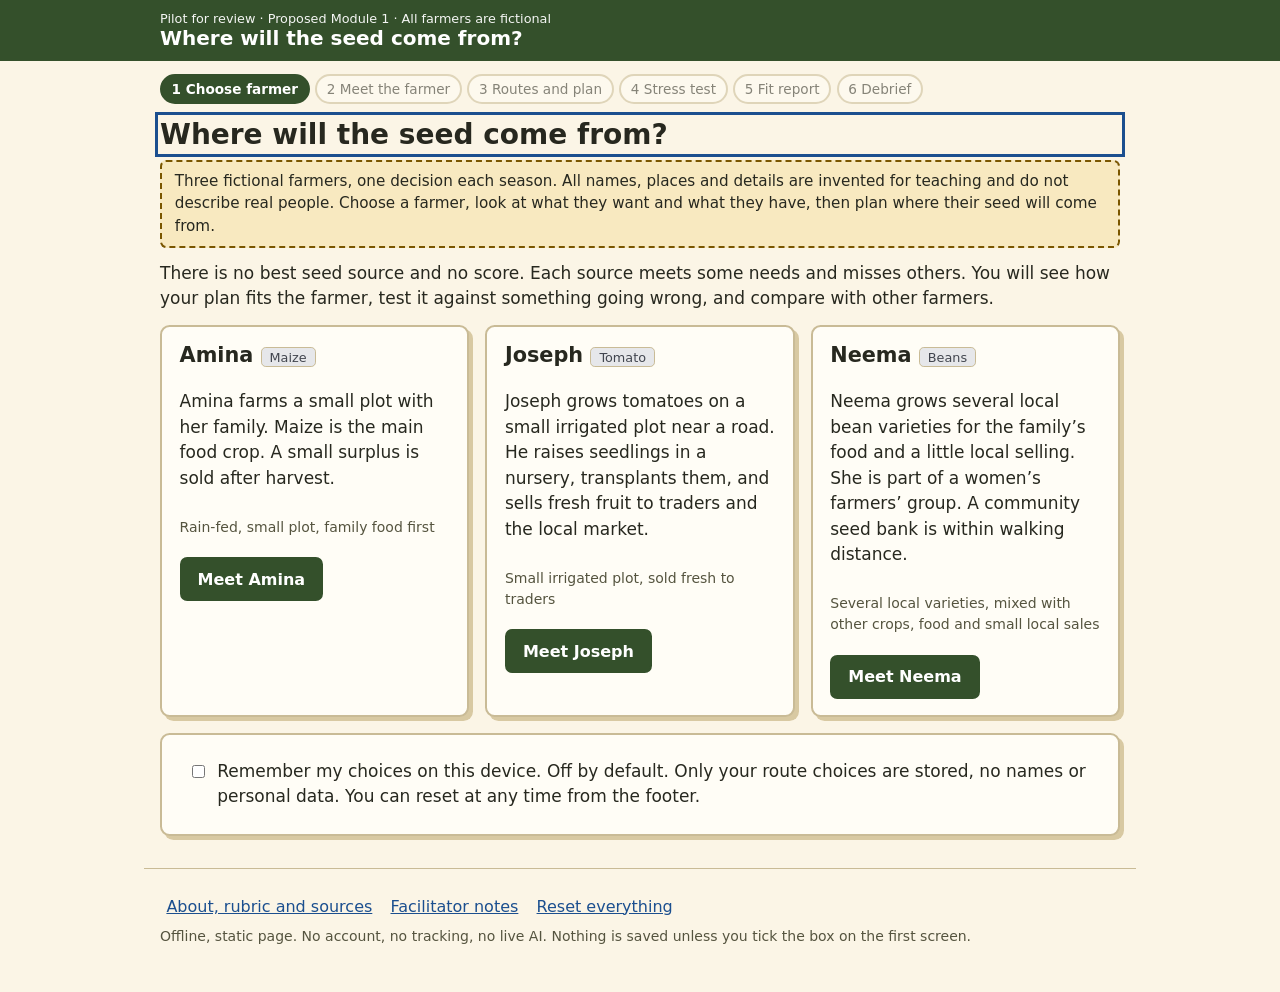
==== demos/g01-seed-choices/index.html @ c7f8c264 "Add files via upload" ====
<!doctype html>
<html lang="en">
<head>
<meta charset="utf-8">
<meta name="viewport" content="width=device-width, initial-scale=1">
<title>Where will the seed come from? Farmer seed-choice activity</title>
<meta name="description" content="Pilot activity for review. Choose seed routes for three fictional farmers and see how different routes meet different needs.">
<link rel="stylesheet" href="css/style.css">
</head>
<body>
<a class="skip" href="#app">Skip to the activity</a>
<header class="top">
  <div class="wrap">
    <p class="kicker">Pilot for review · Proposed Module 1 · All farmers are fictional</p>
    <p class="brand">Where will the seed come from?</p>
  </div>
</header>
<nav class="wrap" aria-label="Activity steps"><ol id="steps" class="steps"></ol></nav>
<main id="app" class="wrap" tabindex="-1">
  <noscript><p>This activity needs JavaScript. It runs locally in your browser and sends no data anywhere.</p></noscript>
</main>
<div id="status" class="sr" role="status" aria-live="polite"></div>
<footer class="wrap foot">
  <button type="button" class="btn link" id="btn-about">About, rubric and sources</button>
  <button type="button" class="btn link" id="btn-fac" aria-pressed="false">Facilitator notes</button>
  <button type="button" class="btn link" id="btn-reset">Reset everything</button>
  <p class="small">Offline, static page. No account, no tracking, no live AI. Nothing is saved unless you tick the box on the first screen.</p>
</footer>
<script src="js/data.js"></script>
<script src="js/app.js"></script>
</body>
</html>
---- demos/g01-seed-choices/css/style.css ----
:root{
  --paper:#fbf5e6; --card:#fffdf6; --ink:#27281f; --muted:#55543f; --line:#c9bb96;
  --moss:#34502b; --moss-bg:#e3eed8; --ochre:#7a5600; --ochre-bg:#f8e9c0;
  --clay:#8f3a24; --clay-bg:#f6dccf; --slate:#42464f; --slate-bg:#e6e7ea;
  --focus:#1b4f8f; --shadow:#d8c9a2;
}
*{box-sizing:border-box}
html{font-size:100%}
body{margin:0;background:var(--paper);color:var(--ink);font-family:Georgia,"Segoe UI",system-ui,sans-serif;line-height:1.5;font-size:1.0625rem}
h1,h2,h3{line-height:1.25;margin:0 0 .5rem;font-family:"Segoe UI",system-ui,sans-serif}
h1{font-size:1.75rem} h2{font-size:1.3rem;margin-top:1.6rem} h3{font-size:1.1rem}
p{margin:.4rem 0 .8rem}
.wrap{max-width:62rem;margin:0 auto;padding:0 1rem}
.sr,.skip:not(:focus){position:absolute;width:1px;height:1px;overflow:hidden;clip:rect(0 0 0 0);white-space:nowrap}
.skip:focus{position:static;padding:.5rem 1rem;background:#fff;display:block}
:focus-visible{outline:3px solid var(--focus);outline-offset:2px}
main:focus,h1:focus{outline:none}
h1:focus-visible{outline:3px solid var(--focus)}
.top{background:var(--moss);color:#fff;padding:.7rem 0}
.top .kicker{margin:0;font:.8rem "Segoe UI",system-ui,sans-serif;opacity:.95}
.top .brand{margin:0;font:700 1.25rem "Segoe UI",system-ui,sans-serif}
.steps{list-style:none;display:flex;flex-wrap:wrap;gap:.35rem;padding:0;margin:.8rem 0}
.steps li{margin:0}
.steps button{font:.85rem "Segoe UI",system-ui,sans-serif;border:2px solid var(--line);background:var(--card);color:var(--ink);padding:.3rem .6rem;border-radius:999px;cursor:pointer}
.steps button[aria-current="step"]{border-color:var(--moss);background:var(--moss);color:#fff;font-weight:700}
.steps button:disabled{opacity:.55;cursor:not-allowed}
.card{background:var(--card);border:2px solid var(--line);border-radius:.6rem;padding:1rem 1.1rem;box-shadow:4px 4px 0 var(--shadow);margin:0 0 1rem}
.card.chosen{border-color:var(--moss);box-shadow:4px 4px 0 #a9c49a}
.grid{display:grid;gap:1rem;grid-template-columns:repeat(auto-fit,minmax(16rem,1fr))}
.btn{font:600 1rem "Segoe UI",system-ui,sans-serif;padding:.55rem 1rem;border-radius:.45rem;border:2px solid var(--moss);background:var(--moss);color:#fff;cursor:pointer;min-height:2.75rem}
.btn.alt{background:var(--card);color:var(--moss)}
.btn.link{background:none;border:none;color:var(--focus);text-decoration:underline;min-height:0;padding:.25rem .4rem;font-weight:500}
.btn[aria-pressed="true"]{background:var(--ochre-bg);color:var(--ink);border-color:var(--ochre)}
.btn[aria-pressed="true"]::before{content:"✓ "}
.btn:disabled{opacity:.5;cursor:not-allowed}
.row{display:flex;flex-wrap:wrap;gap:.6rem;align-items:center}
.small{font-size:.875rem;color:var(--muted)}
.tag{display:inline-block;font:.8rem "Segoe UI",system-ui,sans-serif;padding:.1rem .5rem;border-radius:.3rem;background:var(--slate-bg);color:var(--slate);border:1px solid var(--line)}
.fiction{background:var(--ochre-bg);border:2px dashed var(--ochre);padding:.5rem .8rem;border-radius:.4rem;font-size:.95rem}
.lvl{display:inline-flex;gap:.3rem;align-items:baseline;font:600 .85rem "Segoe UI",system-ui,sans-serif;padding:.1rem .45rem;border-radius:.3rem;border:1px solid transparent;white-space:nowrap}
.lvl-g{background:var(--moss-bg);color:var(--moss);border-color:#9bbb8a}
.lvl-p{background:var(--ochre-bg);color:var(--ochre);border-color:#d6b25a}
.lvl-w{background:var(--clay-bg);color:var(--clay);border-color:#d99b84}
.lvl-u{background:var(--slate-bg);color:var(--slate);border-color:#b4b7bf}
.tablewrap{overflow-x:auto;margin:.5rem 0 1rem;border:1px solid var(--line);border-radius:.4rem;background:var(--card)}
table{border-collapse:collapse;width:100%;font:.92rem "Segoe UI",system-ui,sans-serif}
th,td{border:1px solid var(--line);padding:.4rem .55rem;text-align:left;vertical-align:top}
thead th{background:#efe5c8}
tbody th{background:#f6efd9;font-weight:600}
td.win,th.win{background:#fff3c4;box-shadow:inset 0 0 0 2px var(--ochre)}
caption{text-align:left;padding:.4rem .55rem;font-weight:600}
.cellnote{display:block;font-size:.82rem;color:var(--muted);margin-top:.15rem}
ul.clean{margin:.3rem 0 .8rem;padding-left:1.2rem}
.planbar{position:sticky;bottom:0;background:#efe5c8;border-top:3px solid var(--moss);padding:.6rem 1rem;margin:1rem -1rem 0;display:flex;flex-wrap:wrap;gap:.6rem;align-items:center;justify-content:space-between}
.fac{border:2px solid var(--focus);border-radius:.5rem;background:#eaf1fa;padding:.5rem .9rem;margin:.8rem 0}
.fac summary{font-weight:700;cursor:pointer}
fieldset{border:2px solid var(--line);border-radius:.5rem;padding:.7rem 1rem;margin:0 0 1rem;background:var(--card)}
legend{font-weight:700;padding:0 .4rem}
label.opt{display:flex;gap:.6rem;align-items:flex-start;padding:.5rem;border-radius:.4rem;cursor:pointer}
label.opt:hover{background:#f3ead0}
input[type=radio],input[type=checkbox]{width:1.2rem;height:1.2rem;margin-top:.2rem;accent-color:var(--moss)}
textarea{width:100%;min-height:9rem;font:.9rem Consolas,monospace;padding:.5rem;border:2px solid var(--line);border-radius:.4rem;background:#fff;color:var(--ink)}
.foot{padding:1.5rem 1rem 2rem;border-top:1px solid var(--line);margin-top:2rem}
.farmer-pick{display:flex;flex-direction:column;gap:.4rem}
.farmer-pick .btn{align-self:flex-start}
@media (max-width:40rem){h1{font-size:1.45rem}.planbar{margin:1rem -1rem 0}}
@media (prefers-reduced-motion:no-preference){.card{transition:box-shadow .15s,border-color .15s}}
@media (prefers-reduced-motion:reduce){*{animation:none!important;transition:none!important;scroll-behavior:auto!important}}
@media (forced-colors:active){.lvl{border:1px solid CanvasText}.btn[aria-pressed="true"]{outline:2px solid Highlight}}
@media print{.steps,.foot,.planbar,.btn{display:none}.card{box-shadow:none}}
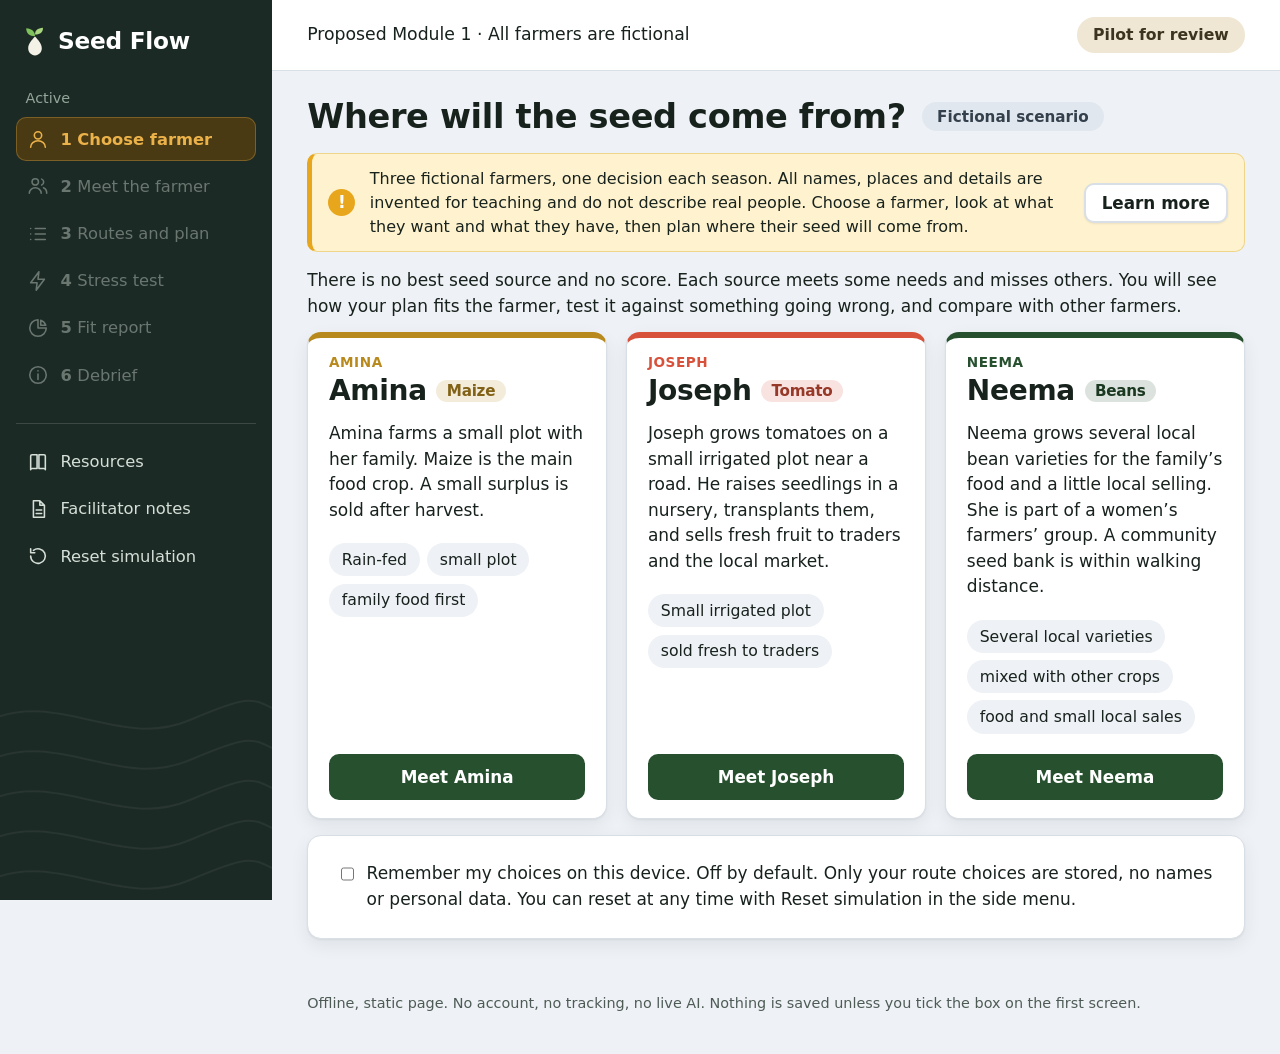
==== commit cfaf3e2e: "Add files via upload" ====
--- a/demos/g01-seed-choices/index.html
+++ b/demos/g01-seed-choices/index.html
@@ -9,23 +9,36 @@
 </head>
 <body>
 <a class="skip" href="#app">Skip to the activity</a>
-<header class="top">
-  <div class="wrap">
-    <p class="kicker">Pilot for review · Proposed Module 1 · All farmers are fictional</p>
-    <p class="brand">Where will the seed come from?</p>
+<div class="shell">
+  <aside class="side">
+    <p class="brand">
+      <svg class="brand-mark" viewBox="0 0 32 40" width="26" height="32" aria-hidden="true"><path d="M16 38c-5 0-8.500-3.800-8.500-8.800 0-6 4.500-10.200 8.500-14.700 4 4.500 8.500 8.700 8.500 14.700 0 5-3.500 8.800-8.500 8.800z" fill="#f4f1e6"/><path d="M16 14C16 8 12 4.500 5 4c0 6.500 4 10 11 10z" fill="#7fc15a"/><path d="M16 12c0-5 3-8 10-8.500C26 9 23 12 16 12z" fill="#a8d67f"/></svg>
+      <span>Seed Flow</span>
+    </p>
+    <nav aria-label="Activity steps">
+      <p class="side-label">Active</p>
+      <ol id="steps" class="steps"></ol>
+    </nav>
+    <div class="side-tools">
+      <button type="button" class="side-btn" id="btn-about"><svg viewBox="0 0 24 24" aria-hidden="true"><path d="M4 5.500C4 4.700 4.700 4 5.500 4H11v15H5.500A1.500 1.500 0 0 0 4 20.500zM20 5.500c0-.8-.7-1.500-1.500-1.500H13v15h5.500c.8 0 1.500.7 1.500 1.500z"/></svg>Resources</button>
+      <button type="button" class="side-btn" id="btn-fac" aria-pressed="false"><svg viewBox="0 0 24 24" aria-hidden="true"><path d="M7 3h7l5 5v13H7zM14 3v5h5M10 13h6M10 17h6"/></svg>Facilitator notes</button>
+      <button type="button" class="side-btn" id="btn-reset"><svg viewBox="0 0 24 24" aria-hidden="true"><path d="M4 12a8 8 0 1 0 3-6.200M4 4v4.500h4.500"/></svg>Reset simulation</button>
+    </div>
+  </aside>
+  <div class="col">
+    <header class="topbar">
+      <p class="crumb">Proposed Module 1 <span aria-hidden="true">·</span> All farmers are fictional</p>
+      <span class="pill-review">Pilot for review</span>
+    </header>
+    <main id="app" tabindex="-1">
+      <noscript><p>This activity needs JavaScript. It runs locally in your browser and sends no data anywhere.</p></noscript>
+    </main>
+    <footer class="foot">
+      <p class="small">Offline, static page. No account, no tracking, no live AI. Nothing is saved unless you tick the box on the first screen.</p>
+    </footer>
   </div>
-</header>
-<nav class="wrap" aria-label="Activity steps"><ol id="steps" class="steps"></ol></nav>
-<main id="app" class="wrap" tabindex="-1">
-  <noscript><p>This activity needs JavaScript. It runs locally in your browser and sends no data anywhere.</p></noscript>
-</main>
+</div>
 <div id="status" class="sr" role="status" aria-live="polite"></div>
-<footer class="wrap foot">
-  <button type="button" class="btn link" id="btn-about">About, rubric and sources</button>
-  <button type="button" class="btn link" id="btn-fac" aria-pressed="false">Facilitator notes</button>
-  <button type="button" class="btn link" id="btn-reset">Reset everything</button>
-  <p class="small">Offline, static page. No account, no tracking, no live AI. Nothing is saved unless you tick the box on the first screen.</p>
-</footer>
 <script src="js/data.js"></script>
 <script src="js/app.js"></script>
 </body>
--- a/demos/g01-seed-choices/css/style.css
+++ b/demos/g01-seed-choices/css/style.css
@@ -1,70 +1,130 @@
-:root{
-  --paper:#fbf5e6; --card:#fffdf6; --ink:#27281f; --muted:#55543f; --line:#c9bb96;
-  --moss:#34502b; --moss-bg:#e3eed8; --ochre:#7a5600; --ochre-bg:#f8e9c0;
-  --clay:#8f3a24; --clay-bg:#f6dccf; --slate:#42464f; --slate-bg:#e6e7ea;
-  --focus:#1b4f8f; --shadow:#d8c9a2;
-}
-*{box-sizing:border-box}
-html{font-size:100%}
-body{margin:0;background:var(--paper);color:var(--ink);font-family:Georgia,"Segoe UI",system-ui,sans-serif;line-height:1.5;font-size:1.0625rem}
-h1,h2,h3{line-height:1.25;margin:0 0 .5rem;font-family:"Segoe UI",system-ui,sans-serif}
-h1{font-size:1.75rem} h2{font-size:1.3rem;margin-top:1.6rem} h3{font-size:1.1rem}
-p{margin:.4rem 0 .8rem}
-.wrap{max-width:62rem;margin:0 auto;padding:0 1rem}
-.sr,.skip:not(:focus){position:absolute;width:1px;height:1px;overflow:hidden;clip:rect(0 0 0 0);white-space:nowrap}
-.skip:focus{position:static;padding:.5rem 1rem;background:#fff;display:block}
-:focus-visible{outline:3px solid var(--focus);outline-offset:2px}
-main:focus,h1:focus{outline:none}
-h1:focus-visible{outline:3px solid var(--focus)}
-.top{background:var(--moss);color:#fff;padding:.7rem 0}
-.top .kicker{margin:0;font:.8rem "Segoe UI",system-ui,sans-serif;opacity:.95}
-.top .brand{margin:0;font:700 1.25rem "Segoe UI",system-ui,sans-serif}
-.steps{list-style:none;display:flex;flex-wrap:wrap;gap:.35rem;padding:0;margin:.8rem 0}
-.steps li{margin:0}
-.steps button{font:.85rem "Segoe UI",system-ui,sans-serif;border:2px solid var(--line);background:var(--card);color:var(--ink);padding:.3rem .6rem;border-radius:999px;cursor:pointer}
-.steps button[aria-current="step"]{border-color:var(--moss);background:var(--moss);color:#fff;font-weight:700}
-.steps button:disabled{opacity:.55;cursor:not-allowed}
-.card{background:var(--card);border:2px solid var(--line);border-radius:.6rem;padding:1rem 1.1rem;box-shadow:4px 4px 0 var(--shadow);margin:0 0 1rem}
-.card.chosen{border-color:var(--moss);box-shadow:4px 4px 0 #a9c49a}
-.grid{display:grid;gap:1rem;grid-template-columns:repeat(auto-fit,minmax(16rem,1fr))}
-.btn{font:600 1rem "Segoe UI",system-ui,sans-serif;padding:.55rem 1rem;border-radius:.45rem;border:2px solid var(--moss);background:var(--moss);color:#fff;cursor:pointer;min-height:2.75rem}
-.btn.alt{background:var(--card);color:var(--moss)}
-.btn.link{background:none;border:none;color:var(--focus);text-decoration:underline;min-height:0;padding:.25rem .4rem;font-weight:500}
-.btn[aria-pressed="true"]{background:var(--ochre-bg);color:var(--ink);border-color:var(--ochre)}
-.btn[aria-pressed="true"]::before{content:"✓ "}
-.btn:disabled{opacity:.5;cursor:not-allowed}
-.row{display:flex;flex-wrap:wrap;gap:.6rem;align-items:center}
-.small{font-size:.875rem;color:var(--muted)}
-.tag{display:inline-block;font:.8rem "Segoe UI",system-ui,sans-serif;padding:.1rem .5rem;border-radius:.3rem;background:var(--slate-bg);color:var(--slate);border:1px solid var(--line)}
-.fiction{background:var(--ochre-bg);border:2px dashed var(--ochre);padding:.5rem .8rem;border-radius:.4rem;font-size:.95rem}
-.lvl{display:inline-flex;gap:.3rem;align-items:baseline;font:600 .85rem "Segoe UI",system-ui,sans-serif;padding:.1rem .45rem;border-radius:.3rem;border:1px solid transparent;white-space:nowrap}
-.lvl-g{background:var(--moss-bg);color:var(--moss);border-color:#9bbb8a}
-.lvl-p{background:var(--ochre-bg);color:var(--ochre);border-color:#d6b25a}
-.lvl-w{background:var(--clay-bg);color:var(--clay);border-color:#d99b84}
-.lvl-u{background:var(--slate-bg);color:var(--slate);border-color:#b4b7bf}
-.tablewrap{overflow-x:auto;margin:.5rem 0 1rem;border:1px solid var(--line);border-radius:.4rem;background:var(--card)}
-table{border-collapse:collapse;width:100%;font:.92rem "Segoe UI",system-ui,sans-serif}
-th,td{border:1px solid var(--line);padding:.4rem .55rem;text-align:left;vertical-align:top}
-thead th{background:#efe5c8}
-tbody th{background:#f6efd9;font-weight:600}
-td.win,th.win{background:#fff3c4;box-shadow:inset 0 0 0 2px var(--ochre)}
-caption{text-align:left;padding:.4rem .55rem;font-weight:600}
-.cellnote{display:block;font-size:.82rem;color:var(--muted);margin-top:.15rem}
-ul.clean{margin:.3rem 0 .8rem;padding-left:1.2rem}
-.planbar{position:sticky;bottom:0;background:#efe5c8;border-top:3px solid var(--moss);padding:.6rem 1rem;margin:1rem -1rem 0;display:flex;flex-wrap:wrap;gap:.6rem;align-items:center;justify-content:space-between}
-.fac{border:2px solid var(--focus);border-radius:.5rem;background:#eaf1fa;padding:.5rem .9rem;margin:.8rem 0}
-.fac summary{font-weight:700;cursor:pointer}
-fieldset{border:2px solid var(--line);border-radius:.5rem;padding:.7rem 1rem;margin:0 0 1rem;background:var(--card)}
-legend{font-weight:700;padding:0 .4rem}
-label.opt{display:flex;gap:.6rem;align-items:flex-start;padding:.5rem;border-radius:.4rem;cursor:pointer}
-label.opt:hover{background:#f3ead0}
-input[type=radio],input[type=checkbox]{width:1.2rem;height:1.2rem;margin-top:.2rem;accent-color:var(--moss)}
-textarea{width:100%;min-height:9rem;font:.9rem Consolas,monospace;padding:.5rem;border:2px solid var(--line);border-radius:.4rem;background:#fff;color:var(--ink)}
-.foot{padding:1.5rem 1rem 2rem;border-top:1px solid var(--line);margin-top:2rem}
-.farmer-pick{display:flex;flex-direction:column;gap:.4rem}
-.farmer-pick .btn{align-self:flex-start}
-@media (max-width:40rem){h1{font-size:1.45rem}.planbar{margin:1rem -1rem 0}}
-@media (prefers-reduced-motion:no-preference){.card{transition:box-shadow .15s,border-color .15s}}
-@media (prefers-reduced-motion:reduce){*{animation:none!important;transition:none!important;scroll-behavior:auto!important}}
-@media (forced-colors:active){.lvl{border:1px solid CanvasText}.btn[aria-pressed="true"]{outline:2px solid Highlight}}
-@media print{.steps,.foot,.planbar,.btn{display:none}.card{box-shadow:none}}
+:root{
+  --side:#1c2a25; --side-2:#243630; --side-ink:#d5dfd8; --side-mute:#93a69b;
+  --page:#eef1f5; --card:#ffffff; --ink:#18221d; --muted:#4e5b55; --line:#d9dfe6;
+  --moss:#27502f; --moss-bg:#e2efdb; --ochre:#8a5d00; --ochre-bg:#fbe9b7; --amber:#e8a61c; --active:#ecb24a;
+  --clay:#a23c26; --clay-bg:#fbdcd2; --slate:#40464f; --slate-bg:#e9ebee;
+  --focus:#1b4f8f; --amina:#b88a1e; --joseph:#d8523b; --neema:#27502f;
+  --r:14px; --shadow:0 1px 2px rgba(20,30,40,.06),0 6px 18px rgba(20,30,40,.07);
+}
+*{box-sizing:border-box}
+html{font-size:100%}
+body{margin:0;background:var(--page);color:var(--ink);font-family:"Segoe UI",Inter,system-ui,-apple-system,Arial,sans-serif;line-height:1.5;font-size:1.0625rem}
+h1,h2,h3{line-height:1.2;margin:0 0 .5rem;letter-spacing:-.01em}
+h1{font-size:2.1rem;font-weight:800;overflow-wrap:anywhere;display:flex;flex-wrap:wrap;align-items:center;gap:.7rem 1rem}
+h2{font-size:1.3rem;margin-top:1.6rem} h3{font-size:1.1rem}
+p{margin:.4rem 0 .8rem}
+.sr,.skip:not(:focus){position:absolute;width:1px;height:1px;overflow:hidden;clip:rect(0 0 0 0);white-space:nowrap}
+.skip:focus{position:fixed;z-index:50;top:.5rem;left:.5rem;padding:.5rem 1rem;background:#fff;display:block}
+:focus-visible{outline:3px solid var(--focus);outline-offset:2px}
+main:focus,h1:focus{outline:none}
+h1{margin-bottom:1rem}
+details{margin:.4rem 0 .9rem}
+details summary{cursor:pointer;font-weight:600}
+.card .row{margin-top:.5rem}
+
+/* ---------- shell ---------- */
+.shell{display:grid;grid-template-columns:272px minmax(0,1fr);min-height:100vh}
+.side{background:var(--side);color:var(--side-ink);padding:1.4rem 1rem 1rem;display:flex;flex-direction:column;gap:1.2rem;position:sticky;top:0;height:100vh;overflow:auto;
+  background-image:url("data:image/svg+xml,%3Csvg xmlns='http://www.w3.org/2000/svg' width='272' height='220' viewBox='0 0 272 220'%3E%3Cg fill='none' stroke='%23ffffff' stroke-opacity='.05' stroke-width='2'%3E%3Cpath d='M-10 40C60 10 120 70 190 40S250 20 290 36'/%3E%3Cpath d='M-10 80C60 50 120 110 190 80S250 60 290 76'/%3E%3Cpath d='M-10 120C60 90 120 150 190 120S250 100 290 116'/%3E%3Cpath d='M-10 160C60 130 120 190 190 160S250 140 290 156'/%3E%3Cpath d='M-10 200C60 170 120 230 190 200S250 180 290 196'/%3E%3C/g%3E%3C/svg%3E");
+  background-repeat:no-repeat;background-position:bottom;background-size:100% auto}
+.brand{margin:.1rem .4rem .4rem;display:flex;align-items:center;gap:.6rem;font-size:1.45rem;font-weight:800;color:#fff;letter-spacing:-.01em}
+.brand-mark{flex:none}
+.side-label{margin:.2rem .6rem .5rem;font-size:.9rem;color:var(--side-mute)}
+.steps{list-style:none;margin:0;padding:0;display:flex;flex-direction:column;gap:.2rem}
+.steps li{margin:0}
+.steps button,.side-btn{width:100%;display:flex;align-items:center;gap:.7rem;text-align:left;font:500 1.02rem "Segoe UI",Inter,system-ui,sans-serif;color:var(--side-ink);background:transparent;border:0;border-radius:10px;padding:.6rem .7rem;cursor:pointer;min-height:2.75rem}
+.steps button:hover,.side-btn:hover{background:var(--side-2)}
+.steps .num{font-weight:600}
+.steps .num::after{content:""}
+.steps button[aria-current="step"]{background:#4a3a14;color:var(--active);font-weight:700;box-shadow:inset 0 0 0 1px rgba(236,178,74,.3)}
+.steps button:disabled{opacity:.42;cursor:not-allowed}
+.steps button:disabled:hover{background:transparent}
+.ico svg,.side-btn svg{width:22px;height:22px;fill:none;stroke:currentColor;stroke-width:1.7;stroke-linecap:round;stroke-linejoin:round;flex:none}
+.ico{display:inline-flex}
+.steps .num{margin-right:-.35rem}
+.side-tools{margin-top:.4rem;padding-top:1rem;border-top:1px solid rgba(255,255,255,.14);display:flex;flex-direction:column;gap:.2rem}
+.side-btn[aria-pressed="true"]{background:var(--side-2);color:#fff;box-shadow:inset 3px 0 0 var(--active)}
+.col{display:flex;flex-direction:column;min-width:0}
+.topbar{display:flex;align-items:center;justify-content:space-between;gap:1rem;background:#fff;border-bottom:1px solid var(--line);padding:1.05rem 2.2rem}
+.crumb{margin:0;font-size:1.08rem}
+.pill-review{background:#efe6d3;color:#3d3420;font-weight:600;border-radius:999px;padding:.4rem 1rem;font-size:.98rem;white-space:nowrap}
+#app{padding:1.6rem 2.2rem 1rem;max-width:78rem;width:100%;flex:1}
+.pill{font:600 .95rem "Segoe UI",system-ui,sans-serif;background:#e1e7ef;color:#34404c;border-radius:999px;padding:.35rem .95rem;letter-spacing:0}
+.foot{padding:1rem 2.2rem 1.6rem}
+
+/* ---------- content ---------- */
+.card{background:var(--card);border:1px solid var(--line);border-radius:var(--r);padding:1.1rem 1.3rem;box-shadow:var(--shadow);margin:0 0 1rem}
+.card.chosen{border-color:var(--moss);box-shadow:0 0 0 2px var(--moss),var(--shadow)}
+.grid{display:grid;gap:1.2rem;grid-template-columns:repeat(auto-fit,minmax(17rem,1fr))}
+.btn{font:600 1.05rem "Segoe UI",Inter,system-ui,sans-serif;padding:.6rem 1.1rem;border-radius:10px;border:2px solid var(--moss);background:var(--moss);color:#fff;cursor:pointer;min-height:2.9rem}
+.btn:hover{filter:brightness(1.12)}
+.btn.alt{background:#fff;color:var(--moss)}
+.btn.small-btn{min-height:2.5rem;padding:.4rem 1rem;border-color:var(--line);color:var(--ink);box-shadow:0 1px 2px rgba(0,0,0,.08)}
+.btn[aria-pressed="true"]{background:var(--ochre-bg);color:var(--ink);border-color:var(--ochre)}
+.btn[aria-pressed="true"]::before{content:"✓ "}
+.btn:disabled{opacity:.5;cursor:not-allowed}
+.row{display:flex;flex-wrap:wrap;gap:.6rem;align-items:center}
+.small{font-size:.9rem;color:var(--muted)}
+.tag{display:inline-block;font:600 .85rem "Segoe UI",system-ui,sans-serif;padding:.15rem .65rem;border-radius:999px;background:var(--slate-bg);color:var(--slate);vertical-align:middle}
+.fiction{display:flex;align-items:center;gap:.9rem;background:#fff3cf;border:1px solid #efd58a;border-left:5px solid var(--amber);padding:.8rem 1rem;border-radius:10px;margin:.4rem 0 1rem}
+.fiction p{margin:0;flex:1;font-size:1rem}
+.fic-ico{flex:none;width:1.7rem;height:1.7rem;border-radius:50%;background:var(--amber);color:#fff;font-weight:800;display:grid;place-items:center}
+p.fiction{display:block}
+.lvl{display:inline-flex;gap:.3rem;align-items:baseline;font:600 .88rem "Segoe UI",system-ui,sans-serif;padding:.12rem .55rem;border-radius:999px;border:1px solid transparent;white-space:nowrap}
+.lvl-g{background:var(--moss-bg);color:var(--moss);border-color:#9bbb8a}
+.lvl-p{background:var(--ochre-bg);color:var(--ochre);border-color:#d6b25a}
+.lvl-w{background:var(--clay-bg);color:var(--clay);border-color:#d99b84}
+.lvl-u{background:var(--slate-bg);color:var(--slate);border-color:#b4b7bf}
+.tablewrap{overflow-x:auto;margin:.5rem 0 1rem;border:1px solid var(--line);border-radius:12px;background:#fff}
+table{border-collapse:collapse;width:100%;font:.94rem "Segoe UI",system-ui,sans-serif}
+th,td{border-bottom:1px solid var(--line);border-right:1px solid var(--line);padding:.5rem .65rem;text-align:left;vertical-align:top}
+th:last-child,td:last-child{border-right:0}
+tbody tr:last-child th,tbody tr:last-child td{border-bottom:0}
+thead th{background:#eef1f5}
+tbody th{background:#f7f8fa;font-weight:600}
+td.win,th.win{background:#fff3cf;box-shadow:inset 0 0 0 2px var(--amber)}
+caption{text-align:left;padding:.5rem .65rem;font-weight:600}
+.cellnote{display:block;font-size:.84rem;color:var(--muted);margin-top:.15rem}
+ul.clean{margin:.3rem 0 .8rem;padding-left:1.2rem}
+.planbar{position:sticky;bottom:0;background:#fff;border:1px solid var(--line);border-top:3px solid var(--moss);border-radius:var(--r) var(--r) 0 0;padding:.7rem 1.1rem;margin:1rem 0 0;display:flex;flex-wrap:wrap;gap:.6rem;align-items:center;justify-content:space-between;box-shadow:0 -6px 18px rgba(20,30,40,.08);z-index:5}
+.fac{border:1px solid #b9cde6;border-left:5px solid var(--focus);border-radius:10px;background:#eaf1fa;padding:.5rem .9rem;margin:.8rem 0}
+.fac summary{font-weight:700;cursor:pointer}
+fieldset{border:1px solid var(--line);border-radius:var(--r);padding:.7rem 1.1rem;margin:0 0 1rem;background:#fff;box-shadow:var(--shadow)}
+legend{font-weight:700;padding:0 .4rem}
+label.opt{display:flex;gap:.6rem;align-items:flex-start;padding:.5rem;border-radius:10px;cursor:pointer}
+label.opt:hover{background:#f1f4f8}
+input[type=radio],input[type=checkbox]{width:1.2rem;height:1.2rem;margin-top:.2rem;accent-color:var(--moss)}
+textarea{width:100%;min-height:9rem;font:.92rem Consolas,monospace;padding:.6rem;border:1px solid var(--line);border-radius:10px;background:#fff;color:var(--ink)}
+
+/* farmer cards on the first screen */
+.farmer-pick{--c:var(--amina);display:flex;flex-direction:column;gap:.25rem;border-top:6px solid var(--c);padding-top:1rem}
+.farmer-pick[data-farmer="joseph"]{--c:var(--joseph)}
+.farmer-pick[data-farmer="neema"]{--c:var(--neema)}
+.farmer-pick .eyebrow{margin:0;font:700 .85rem "Segoe UI",system-ui,sans-serif;text-transform:uppercase;letter-spacing:.04em;color:var(--c)}
+.farmer-pick h2{font-size:1.75rem;font-weight:800;display:flex;align-items:center;gap:.6rem;margin-bottom:.2rem}
+.farmer-pick .tag{background:color-mix(in srgb,var(--c) 16%,#fff);color:color-mix(in srgb,var(--c) 70%,#000);font-size:.95rem}
+.chips{list-style:none;margin:.2rem 0 1rem;padding:0;display:flex;flex-wrap:wrap;gap:.45rem}
+.chips li{background:#eef1f5;border-radius:999px;padding:.3rem .8rem;font-size:.98rem}
+.farmer-pick .btn{margin-top:auto;align-self:stretch}
+
+/* ---------- small screens ---------- */
+@media (max-width:60rem){
+  .shell{grid-template-columns:minmax(0,1fr)}
+  .topbar{flex-wrap:wrap}
+  .fiction{flex-wrap:wrap}
+  .side{position:static;height:auto;padding:.9rem .8rem;gap:.6rem;background-image:none}
+  .side .brand{margin-bottom:0}
+  .side-label{display:none}
+  .steps{flex-direction:row;overflow-x:auto;padding-bottom:.3rem;gap:.35rem}
+  .steps button{width:auto;white-space:nowrap;padding:.5rem .75rem}
+  .side-tools{flex-direction:row;flex-wrap:wrap;border-top:0;padding-top:0}
+  .side-btn{width:auto;padding:.4rem .7rem}
+  .topbar{padding:.8rem 1rem}
+  #app{padding:1.1rem 1rem .5rem}
+  .foot{padding:1rem}
+  h1{font-size:1.65rem}
+}
+@media (prefers-reduced-motion:no-preference){.card,.btn,.steps button,.side-btn{transition:box-shadow .15s,background-color .15s,filter .15s}}
+@media (prefers-reduced-motion:reduce){*{animation:none!important;transition:none!important;scroll-behavior:auto!important}}
+@media (forced-colors:active){.lvl{border:1px solid CanvasText}.btn[aria-pressed="true"]{outline:2px solid Highlight}.steps button[aria-current="step"]{outline:2px solid Highlight}}
+@media print{.side,.foot,.planbar,.btn,.topbar{display:none}.shell{display:block}.card{box-shadow:none}}
